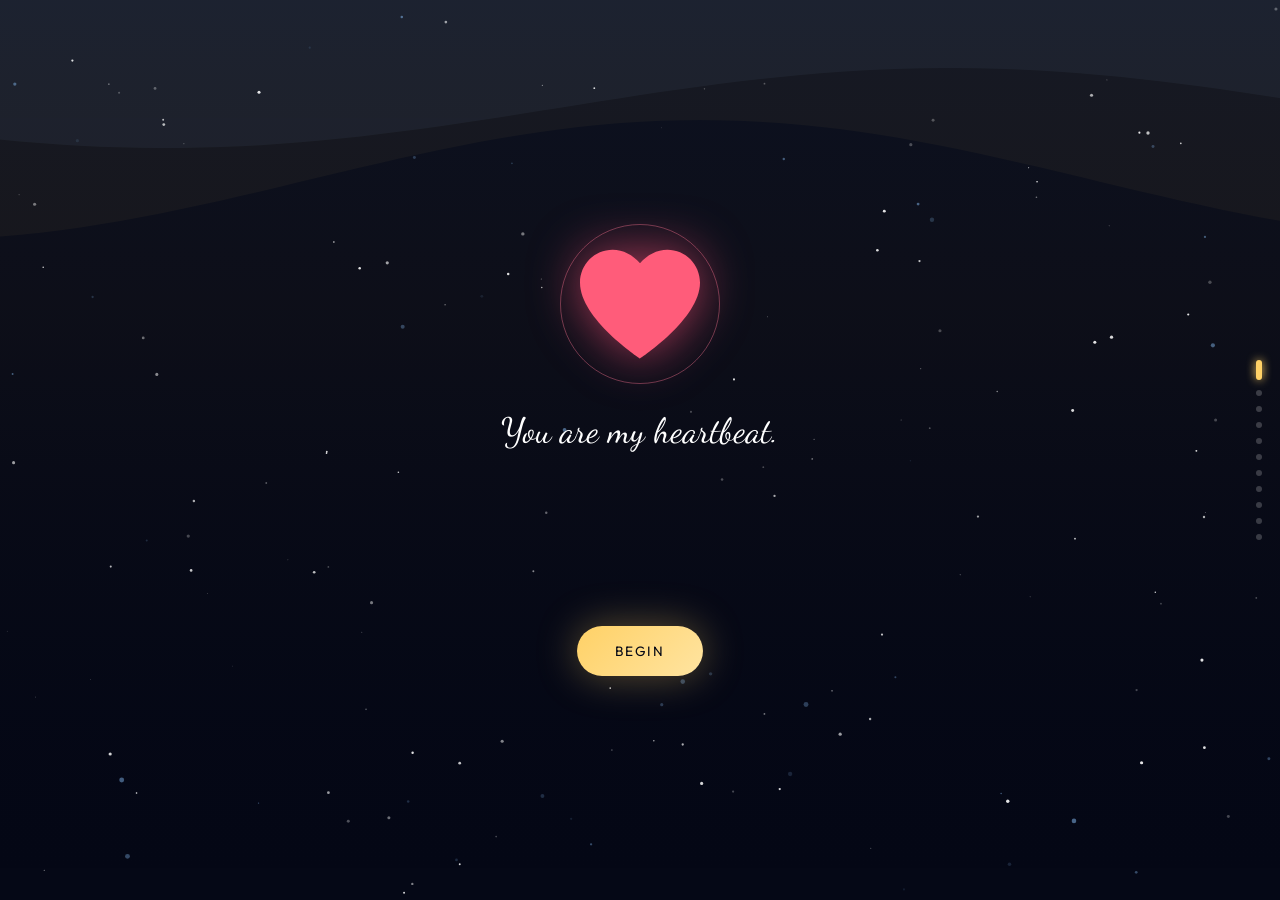
==== index.html @ 186789c4 "Add files via upload" ====
<!DOCTYPE html>
<html lang="en">
<head>
<meta charset="UTF-8">
<meta name="viewport" content="width=device-width, initial-scale=1.0, viewport-fit=cover, maximum-scale=1.0, user-scalable=no">
<title>365 Days · A Universe of Wishes</title>
<meta name="description" content="One beautiful year, told as a little universe.">
<link rel="stylesheet" href="style.css">
<link rel="stylesheet" href="animations.css">
<link rel="stylesheet" href="responsive.css">
</head>
<body>

<!-- These stay alive across every page change — this is what keeps the
     music, starfield and controls uninterrupted the entire journey. -->
<canvas id="bg-canvas"></canvas>
<div class="flash" id="flash"></div>

<div class="progress-dots" id="progress-dots"></div>
<button class="skip-btn" id="skip-btn">Skip ahead ›</button>

<div class="music-player" id="music-player">
  <button id="music-toggle" aria-label="Play / Pause">
    <svg id="icon-play" width="16" height="16" viewBox="0 0 24 24" fill="#FFD166"><path d="M8 5v14l11-7z"/></svg>
    <svg id="icon-pause" width="16" height="16" viewBox="0 0 24 24" fill="#FFD166" style="display:none"><path d="M6 5h4v14H6zM14 5h4v14h-4z"/></svg>
  </button>
  <input type="range" id="volume" min="0" max="1" step="0.01" value="0.55">
  <span class="now-playing" id="now-playing"></span>
</div>

<div class="app" id="app">
  <!-- PAGE CONTENT LOADS HERE. Page 0 (heartbeat intro) is inline below
       for instant first paint. Pages 1–10 are fetched on demand from
       html1.html … html10.html and swapped in — no reload, so audio
       never restarts. -->
  <section class="screen active" id="page-container" data-page="0">
    <div class="heart-wrap">
      <div class="heart-ring"></div>
      <svg class="heart-svg" viewBox="0 0 32 29">
        <path fill="#ff5c7a" d="M16 29S0 18.5 0 8.8C0 3.9 3.9 0 8.7 0c2.8 0 5.4 1.4 7.3 3.6C17.9 1.4 20.5 0 23.3 0 28.1 0 32 3.9 32 8.8 32 18.5 16 29 16 29z"/>
      </svg>
    </div>
    <p class="hb-line" id="hb1">You are my heartbeat.</p>
    <p class="hb-line" id="hb2">For My Miss Universe ❤️</p>
    <p class="hb-line" id="hb3">Let's begin our little universe…</p>
    <button class="btn fade-in" id="start-btn" style="margin-top:2.4rem; opacity:0;">Begin</button>
  </section>
</div>

<script src="https://cdnjs.cloudflare.com/ajax/libs/gsap/3.12.5/gsap.min.js"></script>
<script src="particles.js"></script>
<script src="music.js"></script>
<script src="game.js"></script>
<script src="script.js"></script>
</body>
</html>
---- style.css ----
@import url('https://fonts.googleapis.com/css2?family=Cormorant+Garamond:ital,wght@0,400;0,500;0,600;1,500&family=Inter:wght@300;400;500;600&family=Dancing+Script:wght@500;600;700&family=Outfit:wght@400;500;600&display=swap');

:root{
  --bg: #050816;
  --bg-2: #111827;
  --accent: #FFD166;
  --glow: #8EC5FF;
  --text: #FFFFFF;
  --soft-text: #D9D9D9;

  --font-head: 'Cormorant Garamond', serif;
  --font-body: 'Inter', sans-serif;
  --font-quote: 'Dancing Script', cursive;
  --font-btn: 'Outfit', sans-serif;

  --ease-soft: cubic-bezier(.22,.9,.32,1);
  --dur-page: 1.1s;
}

*{ margin:0; padding:0; box-sizing:border-box; }

html, body{
  width:100%;
  height:100%;
  background: var(--bg);
  color: var(--text);
  font-family: var(--font-body);
  overflow: hidden;
  -webkit-tap-highlight-color: transparent;
}

body{ position: relative; }

#bg-canvas{
  position: fixed;
  inset: 0;
  width: 100%;
  height: 100%;
  z-index: 0;
  pointer-events: none;
}

.app{
  position: relative;
  z-index: 2;
  width: 100%;
  height: 100vh;
  height: 100dvh;
}

.screen{
  position: absolute;
  inset: 0;
  display: none;
  flex-direction: column;
  align-items: center;
  justify-content: center;
  text-align: center;
  padding: 8vh 6vw;
  overflow-y: auto;
  overflow-x: hidden;
}

.screen.active{ display: flex; }

.screen::-webkit-scrollbar{ display:none; }
.screen{ scrollbar-width: none; }

h1,h2,h3{ font-family: var(--font-head); font-weight: 500; letter-spacing: .01em; }

.eyebrow{
  font-family: var(--font-btn);
  font-size: 0.7rem;
  letter-spacing: 0.35em;
  text-transform: uppercase;
  color: var(--glow);
  opacity: .85;
  margin-bottom: 1.2rem;
}

.headline{
  font-size: clamp(2rem, 8vw, 3.4rem);
  line-height: 1.15;
  color: var(--text);
  text-shadow: 0 0 30px rgba(142,197,255,.25);
}

.sub{
  font-family: var(--font-body);
  font-weight: 300;
  color: var(--soft-text);
  font-size: clamp(0.95rem, 3.4vw, 1.15rem);
  max-width: 32ch;
  margin: 1.1rem auto 0;
  line-height: 1.6;
}

.quote{
  font-family: var(--font-quote);
  font-size: clamp(1.6rem, 6vw, 2.4rem);
  color: var(--accent);
  line-height: 1.4;
}

/* Buttons */
.btn{
  font-family: var(--font-btn);
  font-size: 0.85rem;
  letter-spacing: 0.12em;
  text-transform: uppercase;
  color: var(--bg);
  background: linear-gradient(135deg, var(--accent), #ffe4a1);
  border: none;
  padding: 1rem 2.4rem;
  border-radius: 999px;
  cursor: pointer;
  box-shadow: 0 0 40px rgba(255,209,102,.35);
  transition: transform .35s var(--ease-soft), box-shadow .35s var(--ease-soft);
  -webkit-tap-highlight-color: transparent;
}
.btn:active{ transform: scale(.96); }

.btn-ghost{
  font-family: var(--font-btn);
  font-size: 0.8rem;
  letter-spacing: 0.1em;
  text-transform: uppercase;
  color: var(--text);
  background: rgba(255,255,255,0.06);
  border: 1px solid rgba(255,255,255,0.18);
  backdrop-filter: blur(12px);
  padding: 0.9rem 2rem;
  border-radius: 999px;
  cursor: pointer;
}

/* Glass panel */
.glass{
  background: rgba(17,24,39,0.45);
  border: 1px solid rgba(255,255,255,0.08);
  backdrop-filter: blur(18px);
  -webkit-backdrop-filter: blur(18px);
  border-radius: 24px;
  box-shadow: 0 8px 60px rgba(0,0,0,0.35), inset 0 1px 0 rgba(255,255,255,0.06);
}

/* Progress dots */
.progress-dots{
  position: fixed;
  right: 18px;
  top: 50%;
  transform: translateY(-50%);
  display: flex;
  flex-direction: column;
  gap: 10px;
  z-index: 50;
}
.progress-dots span{
  width: 6px; height: 6px;
  border-radius: 50%;
  background: rgba(255,255,255,0.2);
  transition: all .4s var(--ease-soft);
}
.progress-dots span.active{
  background: var(--accent);
  box-shadow: 0 0 10px var(--accent);
  height: 20px;
  border-radius: 4px;
}

/* Music player */
.music-player{
  position: fixed;
  bottom: 16px;
  left: 50%;
  transform: translateX(-50%);
  display: flex;
  align-items: center;
  gap: 12px;
  padding: 10px 16px;
  z-index: 60;
  opacity: 0;
  pointer-events: none;
  transition: opacity .6s ease;
}
.music-player.visible{ opacity: 1; pointer-events: auto; }
.music-player button{
  background: none; border: none; color: var(--text);
  width: 30px; height: 30px; cursor: pointer;
  display:flex; align-items:center; justify-content:center;
}
.music-player input[type=range]{
  width: 60px; accent-color: var(--accent);
}
.now-playing{ font-size: 0.65rem; color: var(--soft-text); font-family: var(--font-btn); letter-spacing: .05em; white-space:nowrap; }

/* generic tap word/flower grid */
.tap-field{
  position: relative;
  width: 100%;
  max-width: 480px;
  height: 60vh;
  margin-top: 1rem;
}
.tap-item{
  position: absolute;
  background: none;
  border: none;
  cursor: pointer;
  color: var(--glow);
  font-family: var(--font-head);
  font-size: 2rem;
  filter: drop-shadow(0 0 12px rgba(142,197,255,.6));
}
.tap-item .revealed{
  font-family: var(--font-quote);
  color: var(--accent);
  font-size: 1.4rem;
  opacity: 0;
  transform: translateY(10px);
  transition: all .5s var(--ease-soft);
  white-space: nowrap;
}
.tap-item.done .revealed{ opacity: 1; transform: translateY(0); }
.tap-item.done .star-icon{ opacity: .25; }

.collected-count{
  font-family: var(--font-btn);
  letter-spacing: .15em;
  color: var(--soft-text);
  margin-top: 1.5rem;
  font-size: .8rem;
}

/* library book grid */
.book-grid{
  display: grid;
  grid-template-columns: repeat(3, 1fr);
  gap: 14px;
  max-width: 420px;
  margin-top: 2rem;
}
.book{
  aspect-ratio: 2/3;
  border-radius: 6px 10px 10px 6px;
  background: linear-gradient(160deg, var(--bg-2), #1b2436);
  border: 1px solid rgba(255,209,102,.25);
  box-shadow: 0 6px 20px rgba(0,0,0,.4);
  cursor: pointer;
  display: flex;
  align-items: flex-end;
  justify-content: center;
  padding-bottom: 10px;
  font-family: var(--font-btn);
  font-size: .6rem;
  letter-spacing: .1em;
  color: var(--accent);
  transition: transform .3s var(--ease-soft);
}
.book:active{ transform: scale(.94); }

.note-overlay{
  position: fixed;
  inset: 0;
  z-index: 80;
  display: none;
  align-items: center;
  justify-content: center;
  padding: 8vw;
  background: rgba(5,8,22,0.85);
  backdrop-filter: blur(6px);
}
.note-overlay.active{ display: flex; }
.note-card{
  max-width: 420px;
  padding: 2.4rem 2rem;
  text-align: left;
}
.note-card p{
  font-family: var(--font-quote);
  font-size: 1.5rem;
  color: var(--accent);
  line-height: 1.6;
  white-space: pre-line;
}
.note-close{
  margin-top: 1.6rem;
}

/* puzzle */
.puzzle-grid{
  display: grid;
  grid-template-columns: repeat(2, 80px);
  grid-template-rows: repeat(2, 80px);
  gap: 6px;
  margin: 2rem auto 0;
}
.puzzle-piece{
  background: linear-gradient(135deg, var(--accent), var(--glow));
  border-radius: 10px;
  cursor: grab;
  opacity: .3;
  transition: opacity .4s ease, transform .4s ease;
}
.puzzle-piece.placed{ opacity: 1; }

.skip-btn{
  position: fixed;
  top: 18px;
  right: 18px;
  z-index: 60;
  font-family: var(--font-btn);
  font-size: .7rem;
  letter-spacing: .1em;
  color: var(--soft-text);
  background: rgba(255,255,255,.05);
  border: 1px solid rgba(255,255,255,.15);
  padding: .5rem 1rem;
  border-radius: 999px;
  cursor: pointer;
  opacity: 0;
  pointer-events: none;
  transition: opacity .4s ease;
}
.skip-btn.visible{ opacity: .7; pointer-events: auto; }

.game-hud{
  position: absolute;
  top: 8vh;
  font-family: var(--font-btn);
  letter-spacing: .1em;
  color: var(--text);
  font-size: .85rem;
  z-index: 5;
}
#game-canvas{
  position: absolute;
  inset: 0;
  z-index: 3;
}

.gift-box{
  width: 140px;
  height: 140px;
  cursor: pointer;
  filter: drop-shadow(0 0 30px rgba(255,209,102,.5));
}

.tap-hint{
  font-family: var(--font-btn);
  font-size: .65rem;
  letter-spacing: .2em;
  text-transform: uppercase;
  color: var(--soft-text);
  opacity: .6;
  margin-top: 2rem;
  animation: pulseHint 2.4s ease-in-out infinite;
}
@keyframes pulseHint{ 0%,100%{opacity:.35} 50%{opacity:.8} }
---- animations.css ----
/* Page transition */
.page-fade-enter{ opacity: 0; transform: scale(1.02); }
.page-fade-enter-active{ opacity: 1; transform: scale(1); transition: all var(--dur-page) var(--ease-soft); }

/* Heartbeat */
.heart-wrap{
  position: relative;
  width: 160px;
  height: 160px;
  display: flex;
  align-items: center;
  justify-content: center;
}
.heart-svg{
  width: 120px;
  height: 120px;
  filter: drop-shadow(0 0 25px rgba(255,80,120,.65));
  animation: heartbeat 1.05s ease-in-out infinite;
  transform-origin: center;
}
@keyframes heartbeat{
  0%, 100% { transform: scale(1); }
  15% { transform: scale(1.18); }
  30% { transform: scale(1); }
  45% { transform: scale(1.1); }
  60% { transform: scale(1); }
}
.heart-ring{
  position: absolute;
  inset: 0;
  border-radius: 50%;
  border: 1px solid rgba(255,120,150,.4);
  animation: ringPulse 1.05s ease-out infinite;
}
@keyframes ringPulse{
  0%{ transform: scale(.6); opacity: .8; }
  100%{ transform: scale(1.6); opacity: 0; }
}

.hb-line{
  font-family: var(--font-quote);
  font-size: clamp(1.4rem, 6vw, 2.2rem);
  color: var(--text);
  opacity: 0;
  margin-top: 1.6rem;
}

/* Explosion particle (canvas driven, this is just a flash) */
.flash{
  position: fixed;
  inset: 0;
  background: white;
  opacity: 0;
  pointer-events: none;
  z-index: 200;
}

/* Loading bar */
.loading-bar-track{
  width: min(70vw, 320px);
  height: 3px;
  background: rgba(255,255,255,.1);
  border-radius: 3px;
  margin-top: 2.2rem;
  overflow: hidden;
}
.loading-bar-fill{
  height: 100%;
  width: 0%;
  background: linear-gradient(90deg, var(--glow), var(--accent));
  box-shadow: 0 0 12px var(--accent);
  border-radius: 3px;
}

/* Door */
.door-wrap{
  position: relative;
  width: min(60vw, 220px);
  height: min(75vw, 320px);
}
.door-half{
  position: absolute;
  top: 0; bottom: 0;
  width: 50%;
  background: linear-gradient(160deg, #1b2436, #0a0f1c);
  border: 1px solid rgba(255,209,102,.25);
}
.door-left{ left: 0; border-radius: 12px 0 0 60px; transform-origin: left center; transition: transform 1.4s var(--ease-soft); }
.door-right{ right: 0; border-radius: 0 12px 60px 0; transform-origin: right center; transition: transform 1.4s var(--ease-soft); }
.door-wrap.open .door-left{ transform: rotateY(78deg); }
.door-wrap.open .door-right{ transform: rotateY(-78deg); }
.door-glow{
  position: absolute;
  inset: 6%;
  background: radial-gradient(circle, rgba(255,209,102,.5), transparent 70%);
  filter: blur(20px);
  z-index: -1;
}

/* Star / flower tap items float */
@keyframes floatSlow{
  0%,100%{ transform: translateY(0px); }
  50%{ transform: translateY(-14px); }
}

/* Lantern */
.lantern{
  position: absolute;
  width: 46px;
  height: 60px;
  cursor: pointer;
  animation: floatSlow 5s ease-in-out infinite;
}

/* fade utility */
.fade-in{ animation: fadeInUp .9s var(--ease-soft) forwards; }
@keyframes fadeInUp{
  from{ opacity: 0; transform: translateY(18px); }
  to{ opacity: 1; transform: translateY(0); }
}

.gift-open-particles{ pointer-events:none; }

@media (prefers-reduced-motion: reduce){
  *{ animation-duration: .01ms !important; animation-iteration-count: 1 !important; transition-duration: .01ms !important; }
}
---- responsive.css ----
@media (min-width: 640px){
  .book-grid{ grid-template-columns: repeat(4, 1fr); max-width: 520px; }
}

@media (min-width: 900px){
  .headline{ font-size: clamp(2.6rem, 5vw, 4.2rem); }
  .screen{ padding: 8vh 12vw; }
  .book-grid{ grid-template-columns: repeat(5, 1fr); max-width: 640px; }
}

@media (max-height: 560px){
  .heart-wrap{ width: 110px; height: 110px; }
  .heart-svg{ width: 80px; height: 80px; }
  .headline{ font-size: clamp(1.5rem, 6vw, 2.2rem); }
}

@media (max-width: 360px){
  .btn{ padding: 0.85rem 1.8rem; font-size: 0.78rem; }
  .puzzle-grid{ grid-template-columns: repeat(2, 68px); grid-template-rows: repeat(2, 68px); }
}
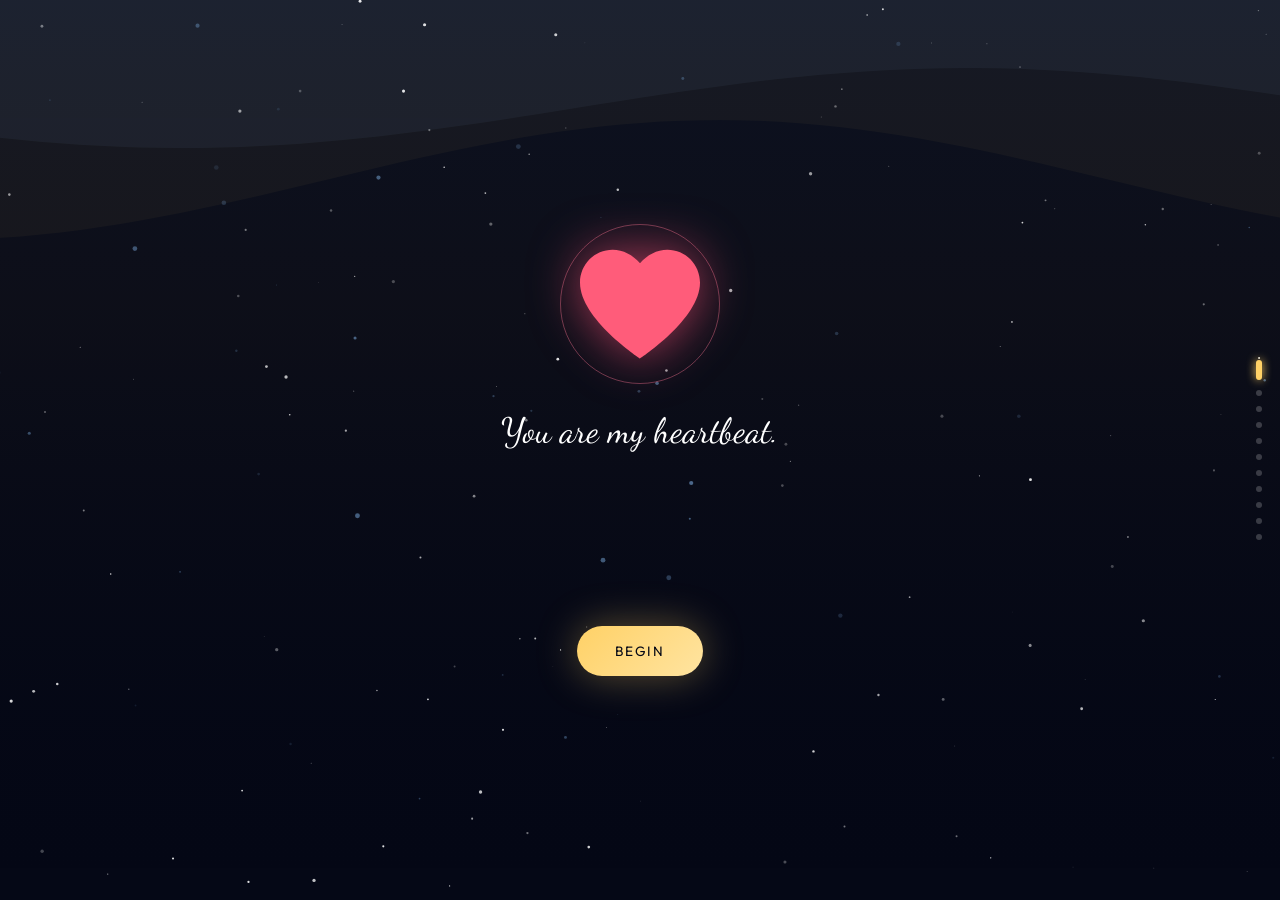
==== commit d690dfae: "Add files via upload" ====
--- a/index.html
+++ b/index.html
@@ -17,14 +17,13 @@
 <div class="flash" id="flash"></div>
 
 <div class="progress-dots" id="progress-dots"></div>
-<button class="skip-btn" id="skip-btn">Skip ahead ›</button>
 
 <div class="music-player" id="music-player">
   <button id="music-toggle" aria-label="Play / Pause">
     <svg id="icon-play" width="16" height="16" viewBox="0 0 24 24" fill="#FFD166"><path d="M8 5v14l11-7z"/></svg>
     <svg id="icon-pause" width="16" height="16" viewBox="0 0 24 24" fill="#FFD166" style="display:none"><path d="M6 5h4v14H6zM14 5h4v14h-4z"/></svg>
   </button>
-  <input type="range" id="volume" min="0" max="1" step="0.01" value="0.55">
+  <input type="range" id="volume" min="0" max="1" step="0.01" value="0.6">
   <span class="now-playing" id="now-playing"></span>
 </div>
 
--- a/style.css
+++ b/style.css
@@ -304,26 +304,6 @@
 }
 .puzzle-piece.placed{ opacity: 1; }
 
-.skip-btn{
-  position: fixed;
-  top: 18px;
-  right: 18px;
-  z-index: 60;
-  font-family: var(--font-btn);
-  font-size: .7rem;
-  letter-spacing: .1em;
-  color: var(--soft-text);
-  background: rgba(255,255,255,.05);
-  border: 1px solid rgba(255,255,255,.15);
-  padding: .5rem 1rem;
-  border-radius: 999px;
-  cursor: pointer;
-  opacity: 0;
-  pointer-events: none;
-  transition: opacity .4s ease;
-}
-.skip-btn.visible{ opacity: .7; pointer-events: auto; }
-
 .game-hud{
   position: absolute;
   top: 8vh;
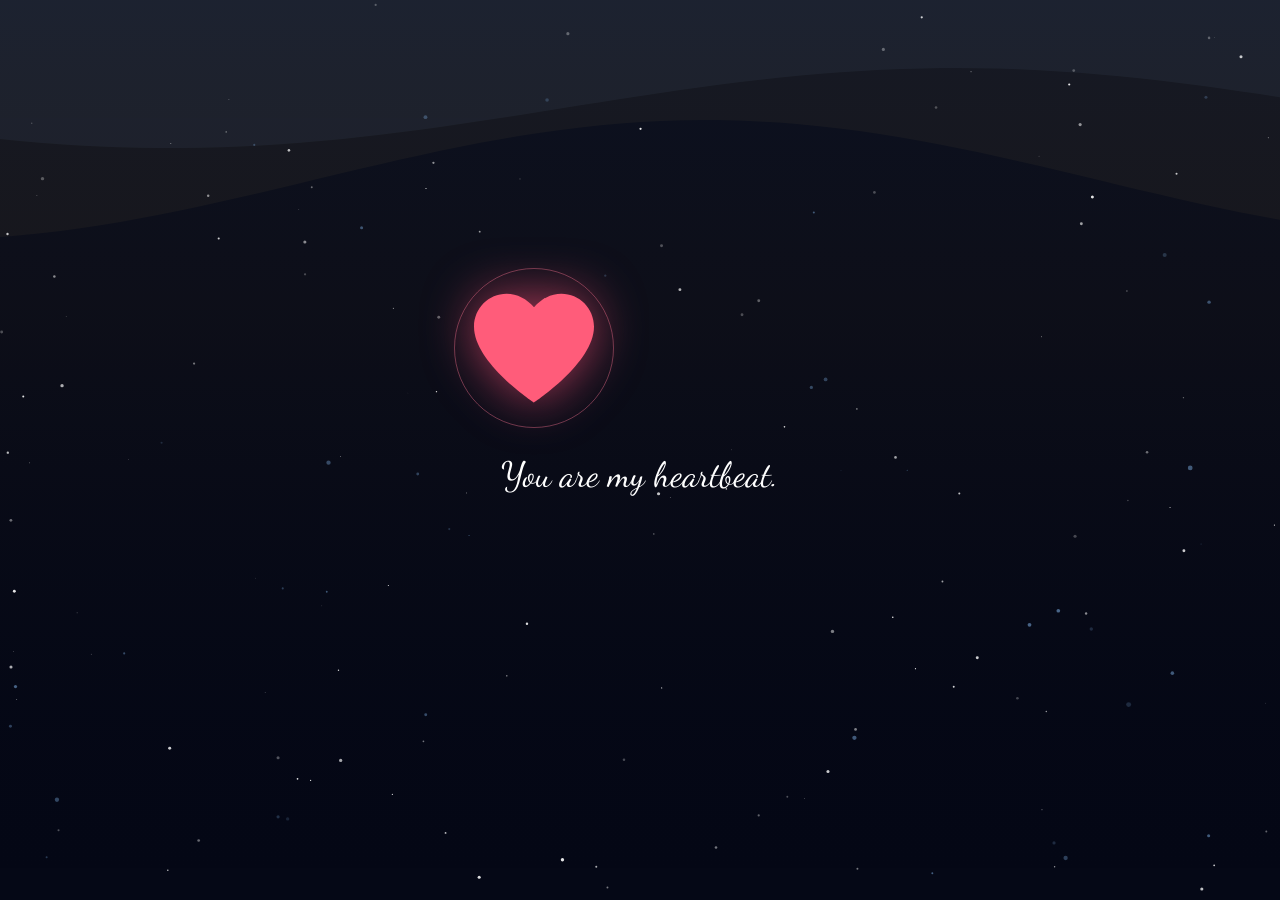
==== commit 69df760d: "Add files via upload" ====
--- a/index.html
+++ b/index.html
@@ -16,33 +16,30 @@
 <canvas id="bg-canvas"></canvas>
 <div class="flash" id="flash"></div>
 
-<div class="progress-dots" id="progress-dots"></div>
-
-<div class="music-player" id="music-player">
-  <button id="music-toggle" aria-label="Play / Pause">
-    <svg id="icon-play" width="16" height="16" viewBox="0 0 24 24" fill="#FFD166"><path d="M8 5v14l11-7z"/></svg>
-    <svg id="icon-pause" width="16" height="16" viewBox="0 0 24 24" fill="#FFD166" style="display:none"><path d="M6 5h4v14H6zM14 5h4v14h-4z"/></svg>
-  </button>
-  <input type="range" id="volume" min="0" max="1" step="0.01" value="0.6">
-  <span class="now-playing" id="now-playing"></span>
-</div>
-
 <div class="app" id="app">
   <!-- PAGE CONTENT LOADS HERE. Page 0 (heartbeat intro) is inline below
        for instant first paint. Pages 1–10 are fetched on demand from
        html1.html … html10.html and swapped in — no reload, so audio
        never restarts. -->
   <section class="screen active" id="page-container" data-page="0">
-    <div class="heart-wrap">
-      <div class="heart-ring"></div>
-      <svg class="heart-svg" viewBox="0 0 32 29">
-        <path fill="#ff5c7a" d="M16 29S0 18.5 0 8.8C0 3.9 3.9 0 8.7 0c2.8 0 5.4 1.4 7.3 3.6C17.9 1.4 20.5 0 23.3 0 28.1 0 32 3.9 32 8.8 32 18.5 16 29 16 29z"/>
-      </svg>
+    <div id="intro-lines">
+      <div class="heart-wrap">
+        <div class="heart-ring"></div>
+        <svg class="heart-svg" viewBox="0 0 32 29">
+          <path fill="#ff5c7a" d="M16 29S0 18.5 0 8.8C0 3.9 3.9 0 8.7 0c2.8 0 5.4 1.4 7.3 3.6C17.9 1.4 20.5 0 23.3 0 28.1 0 32 3.9 32 8.8 32 18.5 16 29 16 29z"/>
+        </svg>
+      </div>
+      <p class="hb-line" id="hb1">You are my heartbeat.</p>
+      <p class="hb-line" id="hb2">For My Miss Universe ❤️</p>
+      <p class="hb-line" id="hb3">Let's begin our little universe…</p>
     </div>
-    <p class="hb-line" id="hb1">You are my heartbeat.</p>
-    <p class="hb-line" id="hb2">For My Miss Universe ❤️</p>
-    <p class="hb-line" id="hb3">Let's begin our little universe…</p>
-    <button class="btn fade-in" id="start-btn" style="margin-top:2.4rem; opacity:0;">Begin</button>
+
+    <div id="intro-tap" style="display:none;">
+      <p class="eyebrow">Before we begin</p>
+      <h2 class="headline">Tap to Begin</h2>
+      <p class="sub">Turn your sound on for the full experience.</p>
+      <button class="btn" id="start-btn" style="margin-top:2.2rem;">Begin</button>
+    </div>
   </section>
 </div>
 
--- a/style.css
+++ b/style.css
@@ -144,56 +144,6 @@
   box-shadow: 0 8px 60px rgba(0,0,0,0.35), inset 0 1px 0 rgba(255,255,255,0.06);
 }
 
-/* Progress dots */
-.progress-dots{
-  position: fixed;
-  right: 18px;
-  top: 50%;
-  transform: translateY(-50%);
-  display: flex;
-  flex-direction: column;
-  gap: 10px;
-  z-index: 50;
-}
-.progress-dots span{
-  width: 6px; height: 6px;
-  border-radius: 50%;
-  background: rgba(255,255,255,0.2);
-  transition: all .4s var(--ease-soft);
-}
-.progress-dots span.active{
-  background: var(--accent);
-  box-shadow: 0 0 10px var(--accent);
-  height: 20px;
-  border-radius: 4px;
-}
-
-/* Music player */
-.music-player{
-  position: fixed;
-  bottom: 16px;
-  left: 50%;
-  transform: translateX(-50%);
-  display: flex;
-  align-items: center;
-  gap: 12px;
-  padding: 10px 16px;
-  z-index: 60;
-  opacity: 0;
-  pointer-events: none;
-  transition: opacity .6s ease;
-}
-.music-player.visible{ opacity: 1; pointer-events: auto; }
-.music-player button{
-  background: none; border: none; color: var(--text);
-  width: 30px; height: 30px; cursor: pointer;
-  display:flex; align-items:center; justify-content:center;
-}
-.music-player input[type=range]{
-  width: 60px; accent-color: var(--accent);
-}
-.now-playing{ font-size: 0.65rem; color: var(--soft-text); font-family: var(--font-btn); letter-spacing: .05em; white-space:nowrap; }
-
 /* generic tap word/flower grid */
 .tap-field{
   position: relative;
